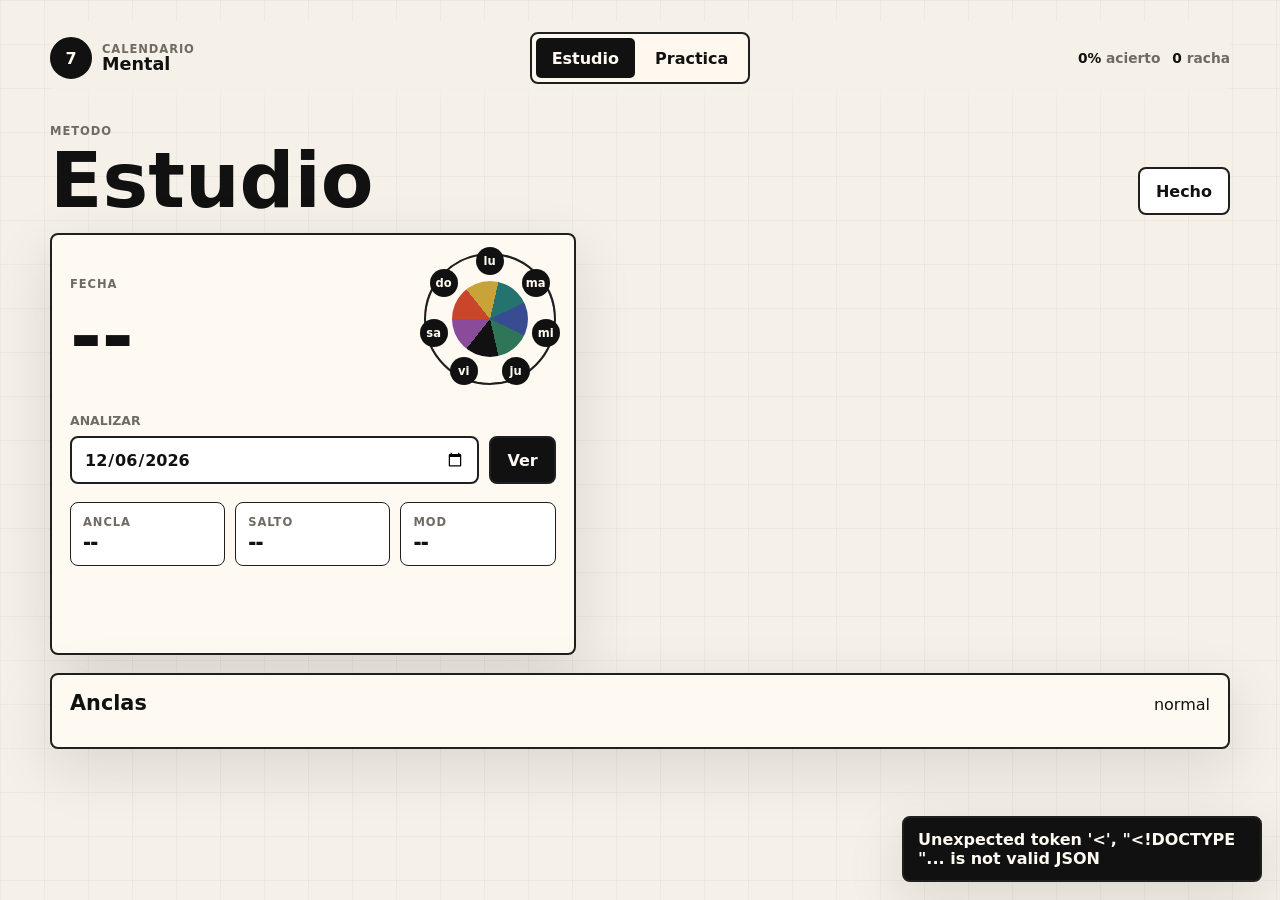
==== frontend/index.html @ e4076762 "Initial calendar trainer" ====
<!doctype html>
<html lang="es">
  <head>
    <meta charset="utf-8" />
    <meta name="viewport" content="width=device-width, initial-scale=1" />
    <meta name="theme-color" content="#111111" />
    <title>Calendario Mental</title>
    <link rel="stylesheet" href="/styles.css" />
  </head>
  <body>
    <div class="app-shell">
      <header class="topbar">
        <a class="brand" href="/" aria-label="Calendario Mental">
          <span class="brand-mark">7</span>
          <span>
            <span class="brand-kicker">Calendario</span>
            <strong>Mental</strong>
          </span>
        </a>

        <nav class="tabs" aria-label="Secciones">
          <button class="tab is-active" data-tab="study" type="button">Estudio</button>
          <button class="tab" data-tab="practice" type="button">Practica</button>
        </nav>

        <div class="top-metrics" aria-label="Progreso">
          <span><b id="metric-accuracy">0%</b> acierto</span>
          <span><b id="metric-streak">0</b> racha</span>
        </div>
      </header>

      <main>
        <section class="view is-active" id="view-study" aria-labelledby="study-title">
          <div class="view-head">
            <div>
              <p class="eyebrow">Metodo</p>
              <h1 id="study-title">Estudio</h1>
            </div>
            <button class="ghost-button" id="study-done" type="button">Hecho</button>
          </div>

          <div class="study-layout">
            <section class="panel focus-panel" aria-label="Inspector">
              <div class="panel-row">
                <div>
                  <p class="eyebrow">Fecha</p>
                  <h2 id="analysis-weekday">--</h2>
                </div>
                <div class="weekday-orbit" id="weekday-orbit" aria-hidden="true">
                  <span>lu</span>
                  <span>ma</span>
                  <span>mi</span>
                  <span>ju</span>
                  <span>vi</span>
                  <span>sa</span>
                  <span>do</span>
                </div>
              </div>

              <label class="field-label" for="study-date">Analizar</label>
              <div class="input-line">
                <input id="study-date" type="date" />
                <button class="solid-button" id="analyze-date" type="button">Ver</button>
              </div>

              <dl class="analysis-grid">
                <div>
                  <dt>Ancla</dt>
                  <dd id="analysis-anchor">--</dd>
                </div>
                <div>
                  <dt>Salto</dt>
                  <dd id="analysis-delta">--</dd>
                </div>
                <div>
                  <dt>Mod</dt>
                  <dd id="analysis-mod">--</dd>
                </div>
              </dl>
            </section>

            <section class="lesson-stack" id="lesson-cards" aria-label="Leccion"></section>

            <section class="panel anchor-panel" aria-label="Anclas">
              <div class="section-line">
                <h2>Anclas</h2>
                <span id="anchor-mode">normal</span>
              </div>
              <div class="anchor-grid" id="anchor-grid"></div>
            </section>
          </div>
        </section>

        <section class="view" id="view-practice" aria-labelledby="practice-title">
          <div class="view-head">
            <div>
              <p class="eyebrow">Reto</p>
              <h1 id="practice-title">Practica</h1>
            </div>
            <div class="segmented" role="group" aria-label="Nivel">
              <button class="is-active" data-level="base" type="button">Base</button>
              <button data-level="medio" type="button">Medio</button>
              <button data-level="duro" type="button">Duro</button>
            </div>
          </div>

          <div class="practice-layout">
            <section class="panel challenge-panel" aria-live="polite">
              <div class="challenge-top">
                <span class="badge" id="challenge-level">Base</span>
                <span id="challenge-timer">0.0s</span>
              </div>
              <p class="eyebrow">Dia</p>
              <h2 id="challenge-date">--</h2>
              <div class="answer-grid" id="answer-grid"></div>
              <div class="action-row">
                <button class="ghost-button" id="skip-challenge" type="button">Saltar</button>
                <button class="solid-button" id="next-challenge" type="button">Nuevo</button>
              </div>
            </section>

            <section class="panel result-panel" id="result-panel">
              <div class="section-line">
                <h2>Resultado</h2>
                <span id="result-state">listo</span>
              </div>
              <p class="result-word" id="result-word">--</p>
              <ol class="step-list" id="result-steps"></ol>
            </section>

            <section class="panel stats-panel">
              <div class="section-line">
                <h2>Ritmo</h2>
                <span id="metric-total">0</span>
              </div>
              <dl class="stats-grid">
                <div>
                  <dt>Aciertos</dt>
                  <dd id="metric-correct">0</dd>
                </div>
                <div>
                  <dt>Mejor</dt>
                  <dd id="metric-best">--</dd>
                </div>
                <div>
                  <dt>Media</dt>
                  <dd id="metric-average">--</dd>
                </div>
                <div>
                  <dt>Estudio</dt>
                  <dd id="metric-study">0m</dd>
                </div>
              </dl>
              <div class="recent-list" id="recent-list" aria-label="Intentos recientes"></div>
            </section>
          </div>
        </section>
      </main>
    </div>

    <div class="toast" id="toast" role="status" aria-live="polite"></div>
    <script type="module" src="/app.js"></script>
  </body>
</html>
---- styles.css ----
:root {
  color-scheme: light;
  --ink: #111111;
  --muted: #6f6a62;
  --paper: #f6f1e8;
  --panel: #fffaf1;
  --line: #1f1f1f;
  --red: #c9462c;
  --teal: #24736f;
  --gold: #c8a33a;
  --blue: #384d91;
  --green: #2f7659;
  --shadow: 0 18px 60px rgba(17, 17, 17, 0.12);
  --radius: 8px;
}

* {
  box-sizing: border-box;
}

html {
  min-height: 100%;
  background: var(--paper);
}

body {
  min-height: 100vh;
  margin: 0;
  color: var(--ink);
  font-family:
    Inter, ui-sans-serif, system-ui, -apple-system, BlinkMacSystemFont, "Segoe UI",
    sans-serif;
  letter-spacing: 0;
  background:
    linear-gradient(90deg, rgba(17, 17, 17, 0.035) 1px, transparent 1px),
    linear-gradient(rgba(17, 17, 17, 0.035) 1px, transparent 1px), var(--paper);
  background-size: 44px 44px;
}

button,
input {
  font: inherit;
}

button {
  touch-action: manipulation;
}

.app-shell {
  width: min(1180px, calc(100% - 32px));
  margin: 0 auto;
  padding: 22px 0 48px;
}

.topbar {
  position: sticky;
  top: 0;
  z-index: 5;
  display: grid;
  grid-template-columns: 1fr auto 1fr;
  align-items: center;
  gap: 18px;
  padding: 10px 0 18px;
  background: linear-gradient(180deg, var(--paper) 0%, rgba(246, 241, 232, 0.92) 80%, transparent 100%);
}

.brand {
  display: inline-flex;
  align-items: center;
  gap: 10px;
  color: inherit;
  text-decoration: none;
  min-width: 0;
}

.brand-mark {
  display: grid;
  width: 42px;
  height: 42px;
  place-items: center;
  color: #fffaf1;
  background: var(--ink);
  border: 2px solid var(--ink);
  border-radius: 50%;
  font-weight: 900;
}

.brand-kicker,
.eyebrow,
dt {
  display: block;
  color: var(--muted);
  font-size: 0.72rem;
  font-weight: 800;
  letter-spacing: 0.08em;
  text-transform: uppercase;
}

.brand strong {
  display: block;
  font-size: 1.1rem;
  line-height: 1;
}

.tabs,
.segmented {
  display: inline-grid;
  grid-auto-flow: column;
  gap: 4px;
  padding: 4px;
  border: 2px solid var(--line);
  border-radius: var(--radius);
  background: rgba(255, 250, 241, 0.88);
}

.tab,
.segmented button {
  min-height: 40px;
  padding: 0 16px;
  border: 0;
  border-radius: 5px;
  color: var(--ink);
  background: transparent;
  font-weight: 850;
  cursor: pointer;
}

.tab.is-active,
.segmented button.is-active {
  color: #fffaf1;
  background: var(--ink);
}

.top-metrics {
  justify-self: end;
  display: flex;
  gap: 12px;
  color: var(--muted);
  font-size: 0.86rem;
  font-weight: 800;
}

.top-metrics b {
  color: var(--ink);
}

main {
  position: relative;
}

.view {
  display: none;
}

.view.is-active {
  display: block;
}

.view-head {
  display: flex;
  align-items: end;
  justify-content: space-between;
  gap: 16px;
  margin: 22px 0 18px;
}

.view-head h1 {
  margin: 0;
  font-size: clamp(2.2rem, 6vw, 5.8rem);
  line-height: 0.9;
  letter-spacing: 0;
}

.view-head .eyebrow {
  margin: 0 0 8px;
}

.study-layout {
  display: grid;
  grid-template-columns: minmax(300px, 0.95fr) minmax(330px, 1.15fr);
  gap: 18px;
  align-items: start;
}

.practice-layout {
  display: grid;
  grid-template-columns: minmax(320px, 1.1fr) minmax(280px, 0.9fr);
  gap: 18px;
  align-items: start;
}

.panel,
.lesson-card {
  border: 2px solid var(--line);
  border-radius: var(--radius);
  background: var(--panel);
  box-shadow: var(--shadow);
}

.panel {
  padding: 18px;
}

.focus-panel,
.challenge-panel {
  min-height: 422px;
}

.lesson-stack {
  display: grid;
  gap: 12px;
}

.lesson-card {
  display: grid;
  gap: 14px;
  min-height: 132px;
  padding: 16px;
  background:
    linear-gradient(90deg, transparent 0 calc(100% - 8px), var(--accent, var(--ink)) calc(100% - 8px)),
    var(--panel);
}

.lesson-card h2,
.panel h2 {
  margin: 0;
  font-size: 1.3rem;
  line-height: 1.05;
  letter-spacing: 0;
}

.lesson-card p {
  max-width: 54ch;
  margin: 0;
  color: #312f2b;
  line-height: 1.45;
}

.chip-row {
  display: flex;
  flex-wrap: wrap;
  gap: 8px;
}

.chip {
  display: inline-flex;
  align-items: center;
  min-height: 28px;
  padding: 0 9px;
  border: 1px solid var(--line);
  border-radius: 999px;
  color: var(--ink);
  background: #fff;
  font-size: 0.8rem;
  font-weight: 850;
}

.panel-row,
.section-line,
.challenge-top,
.action-row {
  display: flex;
  align-items: center;
  justify-content: space-between;
  gap: 12px;
}

.panel-row {
  margin-bottom: 28px;
}

.focus-panel h2,
.challenge-panel h2 {
  margin: 4px 0 0;
  font-size: clamp(2.2rem, 8vw, 4.8rem);
  line-height: 0.92;
  letter-spacing: 0;
}

.weekday-orbit {
  position: relative;
  display: grid;
  width: 132px;
  height: 132px;
  place-items: center;
  border: 2px solid var(--line);
  border-radius: 50%;
  background:
    conic-gradient(
      from -90deg,
      var(--red) 0 14.28%,
      var(--gold) 14.28% 28.56%,
      var(--teal) 28.56% 42.84%,
      var(--blue) 42.84% 57.12%,
      var(--green) 57.12% 71.4%,
      #111 71.4% 85.68%,
      #8a4b9b 85.68% 100%
    );
  box-shadow: inset 0 0 0 26px var(--panel);
}

.weekday-orbit span {
  position: absolute;
  display: grid;
  width: 28px;
  height: 28px;
  place-items: center;
  border-radius: 50%;
  color: #fffaf1;
  background: var(--ink);
  font-size: 0.72rem;
  font-weight: 900;
}

.weekday-orbit span:nth-child(1) {
  transform: translate(0, -58px);
}

.weekday-orbit span:nth-child(2) {
  transform: translate(46px, -36px);
}

.weekday-orbit span:nth-child(3) {
  transform: translate(56px, 14px);
}

.weekday-orbit span:nth-child(4) {
  transform: translate(26px, 52px);
}

.weekday-orbit span:nth-child(5) {
  transform: translate(-26px, 52px);
}

.weekday-orbit span:nth-child(6) {
  transform: translate(-56px, 14px);
}

.weekday-orbit span:nth-child(7) {
  transform: translate(-46px, -36px);
}

.field-label {
  display: block;
  margin: 0 0 8px;
  color: var(--muted);
  font-size: 0.78rem;
  font-weight: 850;
  text-transform: uppercase;
}

.input-line {
  display: grid;
  grid-template-columns: 1fr auto;
  gap: 10px;
  margin-bottom: 18px;
}

input[type="date"] {
  min-width: 0;
  min-height: 48px;
  padding: 0 12px;
  border: 2px solid var(--line);
  border-radius: var(--radius);
  color: var(--ink);
  background: #fff;
  font-weight: 800;
}

.solid-button,
.ghost-button {
  min-height: 48px;
  padding: 0 16px;
  border: 2px solid var(--line);
  border-radius: var(--radius);
  font-weight: 900;
  cursor: pointer;
}

.solid-button {
  color: #fffaf1;
  background: var(--ink);
}

.ghost-button {
  color: var(--ink);
  background: #fff;
}

.analysis-grid,
.stats-grid {
  display: grid;
  grid-template-columns: repeat(3, 1fr);
  gap: 10px;
  margin: 0;
}

.analysis-grid div,
.stats-grid div {
  min-width: 0;
  padding: 12px;
  border: 1px solid var(--line);
  border-radius: var(--radius);
  background: #fff;
}

dd {
  margin: 4px 0 0;
  font-size: 1.1rem;
  font-weight: 950;
  overflow-wrap: anywhere;
}

.anchor-panel {
  grid-column: 1 / -1;
}

.anchor-grid {
  display: grid;
  grid-template-columns: repeat(12, minmax(0, 1fr));
  gap: 8px;
  margin-top: 14px;
}

.anchor-cell {
  display: grid;
  gap: 5px;
  min-height: 74px;
  padding: 10px 8px;
  border: 1px solid var(--line);
  border-radius: var(--radius);
  background: #fff;
}

.anchor-cell b {
  font-size: 1.28rem;
  line-height: 1;
}

.anchor-cell span {
  color: var(--muted);
  font-size: 0.74rem;
  font-weight: 850;
  text-transform: uppercase;
}

.challenge-panel {
  display: grid;
  align-content: start;
  gap: 18px;
}

.challenge-top {
  color: var(--muted);
  font-weight: 900;
}

.badge {
  display: inline-flex;
  align-items: center;
  min-height: 30px;
  padding: 0 10px;
  border: 2px solid var(--line);
  border-radius: 999px;
  color: #fffaf1;
  background: var(--red);
  text-transform: capitalize;
}

.answer-grid {
  display: grid;
  grid-template-columns: repeat(2, minmax(0, 1fr));
  gap: 10px;
}

.answer-grid button {
  min-height: 58px;
  padding: 0 12px;
  border: 2px solid var(--line);
  border-radius: var(--radius);
  color: var(--ink);
  background: #fff;
  font-weight: 950;
  cursor: pointer;
}

.answer-grid button:hover,
.ghost-button:hover,
.solid-button:hover,
.tab:hover,
.segmented button:hover {
  transform: translateY(-1px);
}

.answer-grid button.is-correct {
  color: #fffaf1;
  background: var(--green);
}

.answer-grid button.is-wrong {
  color: #fffaf1;
  background: var(--red);
}

.answer-grid button:disabled {
  cursor: default;
  transform: none;
}

.result-panel {
  min-height: 290px;
}

.result-word {
  margin: 22px 0 10px;
  font-size: clamp(2rem, 8vw, 4.4rem);
  font-weight: 950;
  line-height: 0.92;
}

.step-list {
  display: grid;
  gap: 8px;
  margin: 18px 0 0;
  padding-left: 20px;
  color: #312f2b;
}

.step-list li {
  padding-left: 4px;
  line-height: 1.35;
}

.stats-panel {
  grid-column: 2;
}

.stats-grid {
  grid-template-columns: repeat(2, 1fr);
  margin-top: 14px;
}

.recent-list {
  display: grid;
  gap: 8px;
  margin-top: 14px;
}

.recent-item {
  display: grid;
  grid-template-columns: 1fr auto;
  gap: 8px;
  align-items: center;
  padding: 10px;
  border: 1px solid var(--line);
  border-radius: var(--radius);
  background: #fff;
  font-size: 0.86rem;
}

.recent-item b {
  overflow-wrap: anywhere;
}

.recent-item span {
  color: #fffaf1;
  padding: 4px 8px;
  border-radius: 999px;
  background: var(--red);
  font-weight: 950;
}

.recent-item span.ok {
  background: var(--green);
}

.toast {
  position: fixed;
  right: 18px;
  bottom: 18px;
  z-index: 10;
  max-width: min(360px, calc(100% - 36px));
  padding: 12px 14px;
  border: 2px solid var(--line);
  border-radius: var(--radius);
  color: #fffaf1;
  background: var(--ink);
  box-shadow: var(--shadow);
  font-weight: 850;
  opacity: 0;
  pointer-events: none;
  transform: translateY(8px);
  transition: opacity 160ms ease, transform 160ms ease;
}

.toast.is-visible {
  opacity: 1;
  transform: translateY(0);
}

@media (max-width: 920px) {
  .topbar {
    grid-template-columns: 1fr auto;
  }

  .tabs {
    order: 3;
    grid-column: 1 / -1;
    justify-self: stretch;
  }

  .tab {
    width: 100%;
  }

  .top-metrics {
    align-self: center;
  }

  .study-layout,
  .practice-layout {
    grid-template-columns: 1fr;
  }

  .stats-panel {
    grid-column: auto;
  }

  .anchor-grid {
    grid-template-columns: repeat(6, minmax(0, 1fr));
  }
}

@media (max-width: 620px) {
  .app-shell {
    width: min(100% - 20px, 520px);
    padding-bottom: 24px;
  }

  .topbar {
    gap: 10px;
    padding-top: 8px;
  }

  .brand-mark {
    width: 38px;
    height: 38px;
  }

  .brand-kicker {
    display: none;
  }

  .top-metrics {
    gap: 8px;
    font-size: 0.78rem;
  }

  .view-head {
    align-items: start;
    flex-direction: column;
  }

  .view-head h1 {
    font-size: clamp(3rem, 18vw, 4.8rem);
  }

  .segmented {
    width: 100%;
  }

  .segmented button {
    width: 100%;
    padding: 0 10px;
  }

  .panel {
    padding: 14px;
  }

  .panel-row {
    align-items: start;
  }

  .weekday-orbit {
    width: 106px;
    height: 106px;
    box-shadow: inset 0 0 0 20px var(--panel);
  }

  .weekday-orbit span {
    width: 24px;
    height: 24px;
    font-size: 0.64rem;
  }

  .weekday-orbit span:nth-child(1) {
    transform: translate(0, -46px);
  }

  .weekday-orbit span:nth-child(2) {
    transform: translate(36px, -29px);
  }

  .weekday-orbit span:nth-child(3) {
    transform: translate(44px, 12px);
  }

  .weekday-orbit span:nth-child(4) {
    transform: translate(20px, 42px);
  }

  .weekday-orbit span:nth-child(5) {
    transform: translate(-20px, 42px);
  }

  .weekday-orbit span:nth-child(6) {
    transform: translate(-44px, 12px);
  }

  .weekday-orbit span:nth-child(7) {
    transform: translate(-36px, -29px);
  }

  .input-line {
    grid-template-columns: 1fr;
  }

  .analysis-grid {
    grid-template-columns: 1fr;
  }

  .anchor-grid {
    grid-template-columns: repeat(3, minmax(0, 1fr));
  }

  .answer-grid {
    grid-template-columns: 1fr;
  }

  .action-row {
    display: grid;
    grid-template-columns: 1fr 1fr;
  }
}
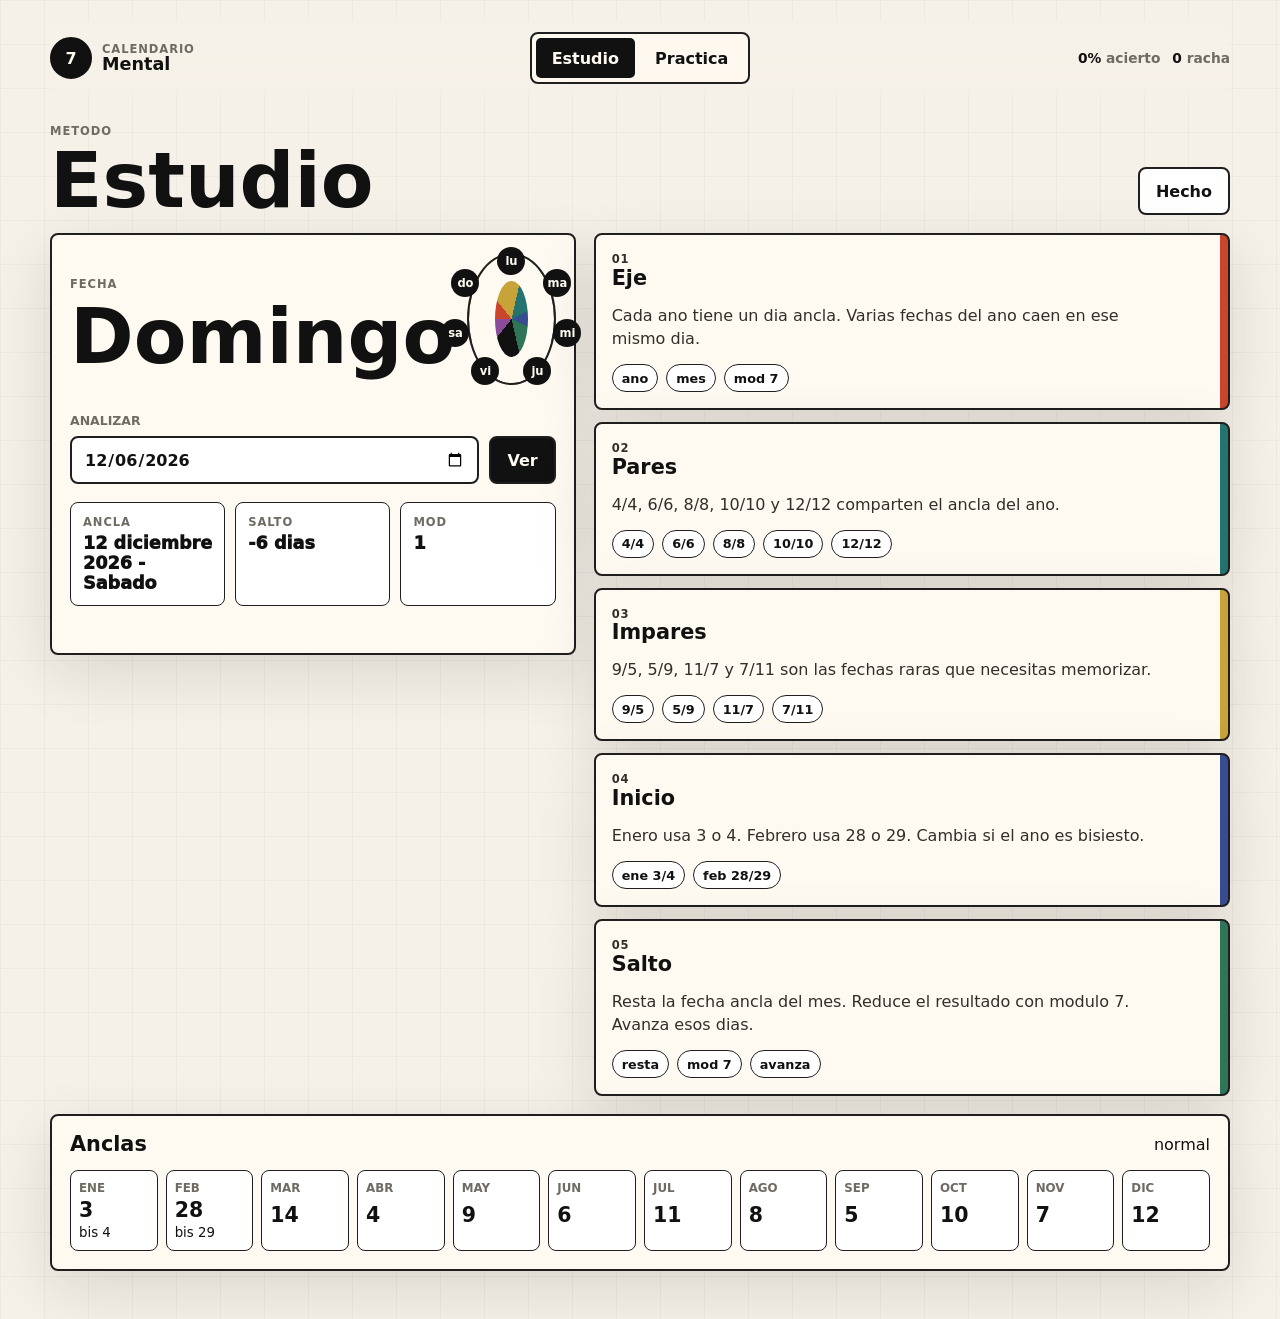
==== commit ac080450: "Add GitHub Pages static mode" ====
--- a/frontend/index.html
+++ b/frontend/index.html
@@ -5,12 +5,13 @@
     <meta name="viewport" content="width=device-width, initial-scale=1" />
     <meta name="theme-color" content="#111111" />
     <title>Calendario Mental</title>
-    <link rel="stylesheet" href="/styles.css" />
+    <link rel="icon" href="data:," />
+    <link rel="stylesheet" href="./styles.css" />
   </head>
   <body>
     <div class="app-shell">
       <header class="topbar">
-        <a class="brand" href="/" aria-label="Calendario Mental">
+        <a class="brand" href="./" aria-label="Calendario Mental">
           <span class="brand-mark">7</span>
           <span>
             <span class="brand-kicker">Calendario</span>
@@ -159,6 +160,6 @@
     </div>
 
     <div class="toast" id="toast" role="status" aria-live="polite"></div>
-    <script type="module" src="/app.js"></script>
+    <script type="module" src="./app.js"></script>
   </body>
 </html>
--- a/frontend/styles.css
+++ b/frontend/styles.css
@@ -0,0 +1,745 @@
+:root {
+  color-scheme: light;
+  --ink: #111111;
+  --muted: #6f6a62;
+  --paper: #f6f1e8;
+  --panel: #fffaf1;
+  --line: #1f1f1f;
+  --red: #c9462c;
+  --teal: #24736f;
+  --gold: #c8a33a;
+  --blue: #384d91;
+  --green: #2f7659;
+  --shadow: 0 18px 60px rgba(17, 17, 17, 0.12);
+  --radius: 8px;
+}
+
+* {
+  box-sizing: border-box;
+}
+
+html {
+  min-height: 100%;
+  background: var(--paper);
+}
+
+body {
+  min-height: 100vh;
+  margin: 0;
+  color: var(--ink);
+  font-family:
+    Inter, ui-sans-serif, system-ui, -apple-system, BlinkMacSystemFont, "Segoe UI",
+    sans-serif;
+  letter-spacing: 0;
+  background:
+    linear-gradient(90deg, rgba(17, 17, 17, 0.035) 1px, transparent 1px),
+    linear-gradient(rgba(17, 17, 17, 0.035) 1px, transparent 1px), var(--paper);
+  background-size: 44px 44px;
+}
+
+button,
+input {
+  font: inherit;
+}
+
+button {
+  touch-action: manipulation;
+}
+
+.app-shell {
+  width: min(1180px, calc(100% - 32px));
+  margin: 0 auto;
+  padding: 22px 0 48px;
+}
+
+.topbar {
+  position: sticky;
+  top: 0;
+  z-index: 5;
+  display: grid;
+  grid-template-columns: 1fr auto 1fr;
+  align-items: center;
+  gap: 18px;
+  padding: 10px 0 18px;
+  background: linear-gradient(180deg, var(--paper) 0%, rgba(246, 241, 232, 0.92) 80%, transparent 100%);
+}
+
+.brand {
+  display: inline-flex;
+  align-items: center;
+  gap: 10px;
+  color: inherit;
+  text-decoration: none;
+  min-width: 0;
+}
+
+.brand-mark {
+  display: grid;
+  width: 42px;
+  height: 42px;
+  place-items: center;
+  color: #fffaf1;
+  background: var(--ink);
+  border: 2px solid var(--ink);
+  border-radius: 50%;
+  font-weight: 900;
+}
+
+.brand-kicker,
+.eyebrow,
+dt {
+  display: block;
+  color: var(--muted);
+  font-size: 0.72rem;
+  font-weight: 800;
+  letter-spacing: 0.08em;
+  text-transform: uppercase;
+}
+
+.brand strong {
+  display: block;
+  font-size: 1.1rem;
+  line-height: 1;
+}
+
+.tabs,
+.segmented {
+  display: inline-grid;
+  grid-auto-flow: column;
+  gap: 4px;
+  padding: 4px;
+  border: 2px solid var(--line);
+  border-radius: var(--radius);
+  background: rgba(255, 250, 241, 0.88);
+}
+
+.tab,
+.segmented button {
+  min-height: 40px;
+  padding: 0 16px;
+  border: 0;
+  border-radius: 5px;
+  color: var(--ink);
+  background: transparent;
+  font-weight: 850;
+  cursor: pointer;
+}
+
+.tab.is-active,
+.segmented button.is-active {
+  color: #fffaf1;
+  background: var(--ink);
+}
+
+.top-metrics {
+  justify-self: end;
+  display: flex;
+  gap: 12px;
+  color: var(--muted);
+  font-size: 0.86rem;
+  font-weight: 800;
+}
+
+.top-metrics b {
+  color: var(--ink);
+}
+
+main {
+  position: relative;
+}
+
+.view {
+  display: none;
+}
+
+.view.is-active {
+  display: block;
+}
+
+.view-head {
+  display: flex;
+  align-items: end;
+  justify-content: space-between;
+  gap: 16px;
+  margin: 22px 0 18px;
+}
+
+.view-head h1 {
+  margin: 0;
+  font-size: clamp(2.2rem, 6vw, 5.8rem);
+  line-height: 0.9;
+  letter-spacing: 0;
+}
+
+.view-head .eyebrow {
+  margin: 0 0 8px;
+}
+
+.study-layout {
+  display: grid;
+  grid-template-columns: minmax(300px, 0.95fr) minmax(330px, 1.15fr);
+  gap: 18px;
+  align-items: start;
+}
+
+.practice-layout {
+  display: grid;
+  grid-template-columns: minmax(320px, 1.1fr) minmax(280px, 0.9fr);
+  gap: 18px;
+  align-items: start;
+}
+
+.panel,
+.lesson-card {
+  border: 2px solid var(--line);
+  border-radius: var(--radius);
+  background: var(--panel);
+  box-shadow: var(--shadow);
+}
+
+.panel {
+  padding: 18px;
+}
+
+.focus-panel,
+.challenge-panel {
+  min-height: 422px;
+}
+
+.lesson-stack {
+  display: grid;
+  gap: 12px;
+}
+
+.lesson-card {
+  display: grid;
+  gap: 14px;
+  min-height: 132px;
+  padding: 16px;
+  background:
+    linear-gradient(90deg, transparent 0 calc(100% - 8px), var(--accent, var(--ink)) calc(100% - 8px)),
+    var(--panel);
+}
+
+.lesson-card h2,
+.panel h2 {
+  margin: 0;
+  font-size: 1.3rem;
+  line-height: 1.05;
+  letter-spacing: 0;
+}
+
+.lesson-card p {
+  max-width: 54ch;
+  margin: 0;
+  color: #312f2b;
+  line-height: 1.45;
+}
+
+.chip-row {
+  display: flex;
+  flex-wrap: wrap;
+  gap: 8px;
+}
+
+.chip {
+  display: inline-flex;
+  align-items: center;
+  min-height: 28px;
+  padding: 0 9px;
+  border: 1px solid var(--line);
+  border-radius: 999px;
+  color: var(--ink);
+  background: #fff;
+  font-size: 0.8rem;
+  font-weight: 850;
+}
+
+.panel-row,
+.section-line,
+.challenge-top,
+.action-row {
+  display: flex;
+  align-items: center;
+  justify-content: space-between;
+  gap: 12px;
+}
+
+.panel-row {
+  margin-bottom: 28px;
+}
+
+.focus-panel h2,
+.challenge-panel h2 {
+  margin: 4px 0 0;
+  font-size: clamp(2.2rem, 8vw, 4.8rem);
+  line-height: 0.92;
+  letter-spacing: 0;
+}
+
+.weekday-orbit {
+  position: relative;
+  display: grid;
+  width: 132px;
+  height: 132px;
+  place-items: center;
+  border: 2px solid var(--line);
+  border-radius: 50%;
+  background:
+    conic-gradient(
+      from -90deg,
+      var(--red) 0 14.28%,
+      var(--gold) 14.28% 28.56%,
+      var(--teal) 28.56% 42.84%,
+      var(--blue) 42.84% 57.12%,
+      var(--green) 57.12% 71.4%,
+      #111 71.4% 85.68%,
+      #8a4b9b 85.68% 100%
+    );
+  box-shadow: inset 0 0 0 26px var(--panel);
+}
+
+.weekday-orbit span {
+  position: absolute;
+  display: grid;
+  width: 28px;
+  height: 28px;
+  place-items: center;
+  border-radius: 50%;
+  color: #fffaf1;
+  background: var(--ink);
+  font-size: 0.72rem;
+  font-weight: 900;
+}
+
+.weekday-orbit span:nth-child(1) {
+  transform: translate(0, -58px);
+}
+
+.weekday-orbit span:nth-child(2) {
+  transform: translate(46px, -36px);
+}
+
+.weekday-orbit span:nth-child(3) {
+  transform: translate(56px, 14px);
+}
+
+.weekday-orbit span:nth-child(4) {
+  transform: translate(26px, 52px);
+}
+
+.weekday-orbit span:nth-child(5) {
+  transform: translate(-26px, 52px);
+}
+
+.weekday-orbit span:nth-child(6) {
+  transform: translate(-56px, 14px);
+}
+
+.weekday-orbit span:nth-child(7) {
+  transform: translate(-46px, -36px);
+}
+
+.field-label {
+  display: block;
+  margin: 0 0 8px;
+  color: var(--muted);
+  font-size: 0.78rem;
+  font-weight: 850;
+  text-transform: uppercase;
+}
+
+.input-line {
+  display: grid;
+  grid-template-columns: 1fr auto;
+  gap: 10px;
+  margin-bottom: 18px;
+}
+
+input[type="date"] {
+  min-width: 0;
+  min-height: 48px;
+  padding: 0 12px;
+  border: 2px solid var(--line);
+  border-radius: var(--radius);
+  color: var(--ink);
+  background: #fff;
+  font-weight: 800;
+}
+
+.solid-button,
+.ghost-button {
+  min-height: 48px;
+  padding: 0 16px;
+  border: 2px solid var(--line);
+  border-radius: var(--radius);
+  font-weight: 900;
+  cursor: pointer;
+}
+
+.solid-button {
+  color: #fffaf1;
+  background: var(--ink);
+}
+
+.ghost-button {
+  color: var(--ink);
+  background: #fff;
+}
+
+.analysis-grid,
+.stats-grid {
+  display: grid;
+  grid-template-columns: repeat(3, 1fr);
+  gap: 10px;
+  margin: 0;
+}
+
+.analysis-grid div,
+.stats-grid div {
+  min-width: 0;
+  padding: 12px;
+  border: 1px solid var(--line);
+  border-radius: var(--radius);
+  background: #fff;
+}
+
+dd {
+  margin: 4px 0 0;
+  font-size: 1.1rem;
+  font-weight: 950;
+  overflow-wrap: anywhere;
+}
+
+.anchor-panel {
+  grid-column: 1 / -1;
+}
+
+.anchor-grid {
+  display: grid;
+  grid-template-columns: repeat(12, minmax(0, 1fr));
+  gap: 8px;
+  margin-top: 14px;
+}
+
+.anchor-cell {
+  display: grid;
+  gap: 5px;
+  min-height: 74px;
+  padding: 10px 8px;
+  border: 1px solid var(--line);
+  border-radius: var(--radius);
+  background: #fff;
+}
+
+.anchor-cell b {
+  font-size: 1.28rem;
+  line-height: 1;
+}
+
+.anchor-cell span {
+  color: var(--muted);
+  font-size: 0.74rem;
+  font-weight: 850;
+  text-transform: uppercase;
+}
+
+.challenge-panel {
+  display: grid;
+  align-content: start;
+  gap: 18px;
+}
+
+.challenge-top {
+  color: var(--muted);
+  font-weight: 900;
+}
+
+.badge {
+  display: inline-flex;
+  align-items: center;
+  min-height: 30px;
+  padding: 0 10px;
+  border: 2px solid var(--line);
+  border-radius: 999px;
+  color: #fffaf1;
+  background: var(--red);
+  text-transform: capitalize;
+}
+
+.answer-grid {
+  display: grid;
+  grid-template-columns: repeat(2, minmax(0, 1fr));
+  gap: 10px;
+}
+
+.answer-grid button {
+  min-height: 58px;
+  padding: 0 12px;
+  border: 2px solid var(--line);
+  border-radius: var(--radius);
+  color: var(--ink);
+  background: #fff;
+  font-weight: 950;
+  cursor: pointer;
+}
+
+.answer-grid button:hover,
+.ghost-button:hover,
+.solid-button:hover,
+.tab:hover,
+.segmented button:hover {
+  transform: translateY(-1px);
+}
+
+.answer-grid button.is-correct {
+  color: #fffaf1;
+  background: var(--green);
+}
+
+.answer-grid button.is-wrong {
+  color: #fffaf1;
+  background: var(--red);
+}
+
+.answer-grid button:disabled {
+  cursor: default;
+  transform: none;
+}
+
+.result-panel {
+  min-height: 290px;
+}
+
+.result-word {
+  margin: 22px 0 10px;
+  font-size: clamp(2rem, 8vw, 4.4rem);
+  font-weight: 950;
+  line-height: 0.92;
+}
+
+.step-list {
+  display: grid;
+  gap: 8px;
+  margin: 18px 0 0;
+  padding-left: 20px;
+  color: #312f2b;
+}
+
+.step-list li {
+  padding-left: 4px;
+  line-height: 1.35;
+}
+
+.stats-panel {
+  grid-column: 2;
+}
+
+.stats-grid {
+  grid-template-columns: repeat(2, 1fr);
+  margin-top: 14px;
+}
+
+.recent-list {
+  display: grid;
+  gap: 8px;
+  margin-top: 14px;
+}
+
+.recent-item {
+  display: grid;
+  grid-template-columns: 1fr auto;
+  gap: 8px;
+  align-items: center;
+  padding: 10px;
+  border: 1px solid var(--line);
+  border-radius: var(--radius);
+  background: #fff;
+  font-size: 0.86rem;
+}
+
+.recent-item b {
+  overflow-wrap: anywhere;
+}
+
+.recent-item span {
+  color: #fffaf1;
+  padding: 4px 8px;
+  border-radius: 999px;
+  background: var(--red);
+  font-weight: 950;
+}
+
+.recent-item span.ok {
+  background: var(--green);
+}
+
+.toast {
+  position: fixed;
+  right: 18px;
+  bottom: 18px;
+  z-index: 10;
+  max-width: min(360px, calc(100% - 36px));
+  padding: 12px 14px;
+  border: 2px solid var(--line);
+  border-radius: var(--radius);
+  color: #fffaf1;
+  background: var(--ink);
+  box-shadow: var(--shadow);
+  font-weight: 850;
+  opacity: 0;
+  pointer-events: none;
+  transform: translateY(8px);
+  transition: opacity 160ms ease, transform 160ms ease;
+}
+
+.toast.is-visible {
+  opacity: 1;
+  transform: translateY(0);
+}
+
+@media (max-width: 920px) {
+  .topbar {
+    grid-template-columns: 1fr auto;
+  }
+
+  .tabs {
+    order: 3;
+    grid-column: 1 / -1;
+    justify-self: stretch;
+  }
+
+  .tab {
+    width: 100%;
+  }
+
+  .top-metrics {
+    align-self: center;
+  }
+
+  .study-layout,
+  .practice-layout {
+    grid-template-columns: 1fr;
+  }
+
+  .stats-panel {
+    grid-column: auto;
+  }
+
+  .anchor-grid {
+    grid-template-columns: repeat(6, minmax(0, 1fr));
+  }
+}
+
+@media (max-width: 620px) {
+  .app-shell {
+    width: min(100% - 20px, 520px);
+    padding-bottom: 24px;
+  }
+
+  .topbar {
+    gap: 10px;
+    padding-top: 8px;
+  }
+
+  .brand-mark {
+    width: 38px;
+    height: 38px;
+  }
+
+  .brand-kicker {
+    display: none;
+  }
+
+  .top-metrics {
+    gap: 8px;
+    font-size: 0.78rem;
+  }
+
+  .view-head {
+    align-items: start;
+    flex-direction: column;
+  }
+
+  .view-head h1 {
+    font-size: clamp(3rem, 18vw, 4.8rem);
+  }
+
+  .segmented {
+    width: 100%;
+  }
+
+  .segmented button {
+    width: 100%;
+    padding: 0 10px;
+  }
+
+  .panel {
+    padding: 14px;
+  }
+
+  .panel-row {
+    align-items: start;
+  }
+
+  .weekday-orbit {
+    width: 106px;
+    height: 106px;
+    box-shadow: inset 0 0 0 20px var(--panel);
+  }
+
+  .weekday-orbit span {
+    width: 24px;
+    height: 24px;
+    font-size: 0.64rem;
+  }
+
+  .weekday-orbit span:nth-child(1) {
+    transform: translate(0, -46px);
+  }
+
+  .weekday-orbit span:nth-child(2) {
+    transform: translate(36px, -29px);
+  }
+
+  .weekday-orbit span:nth-child(3) {
+    transform: translate(44px, 12px);
+  }
+
+  .weekday-orbit span:nth-child(4) {
+    transform: translate(20px, 42px);
+  }
+
+  .weekday-orbit span:nth-child(5) {
+    transform: translate(-20px, 42px);
+  }
+
+  .weekday-orbit span:nth-child(6) {
+    transform: translate(-44px, 12px);
+  }
+
+  .weekday-orbit span:nth-child(7) {
+    transform: translate(-36px, -29px);
+  }
+
+  .input-line {
+    grid-template-columns: 1fr;
+  }
+
+  .analysis-grid {
+    grid-template-columns: 1fr;
+  }
+
+  .anchor-grid {
+    grid-template-columns: repeat(3, minmax(0, 1fr));
+  }
+
+  .answer-grid {
+    grid-template-columns: 1fr;
+  }
+
+  .action-row {
+    display: grid;
+    grid-template-columns: 1fr 1fr;
+  }
+}
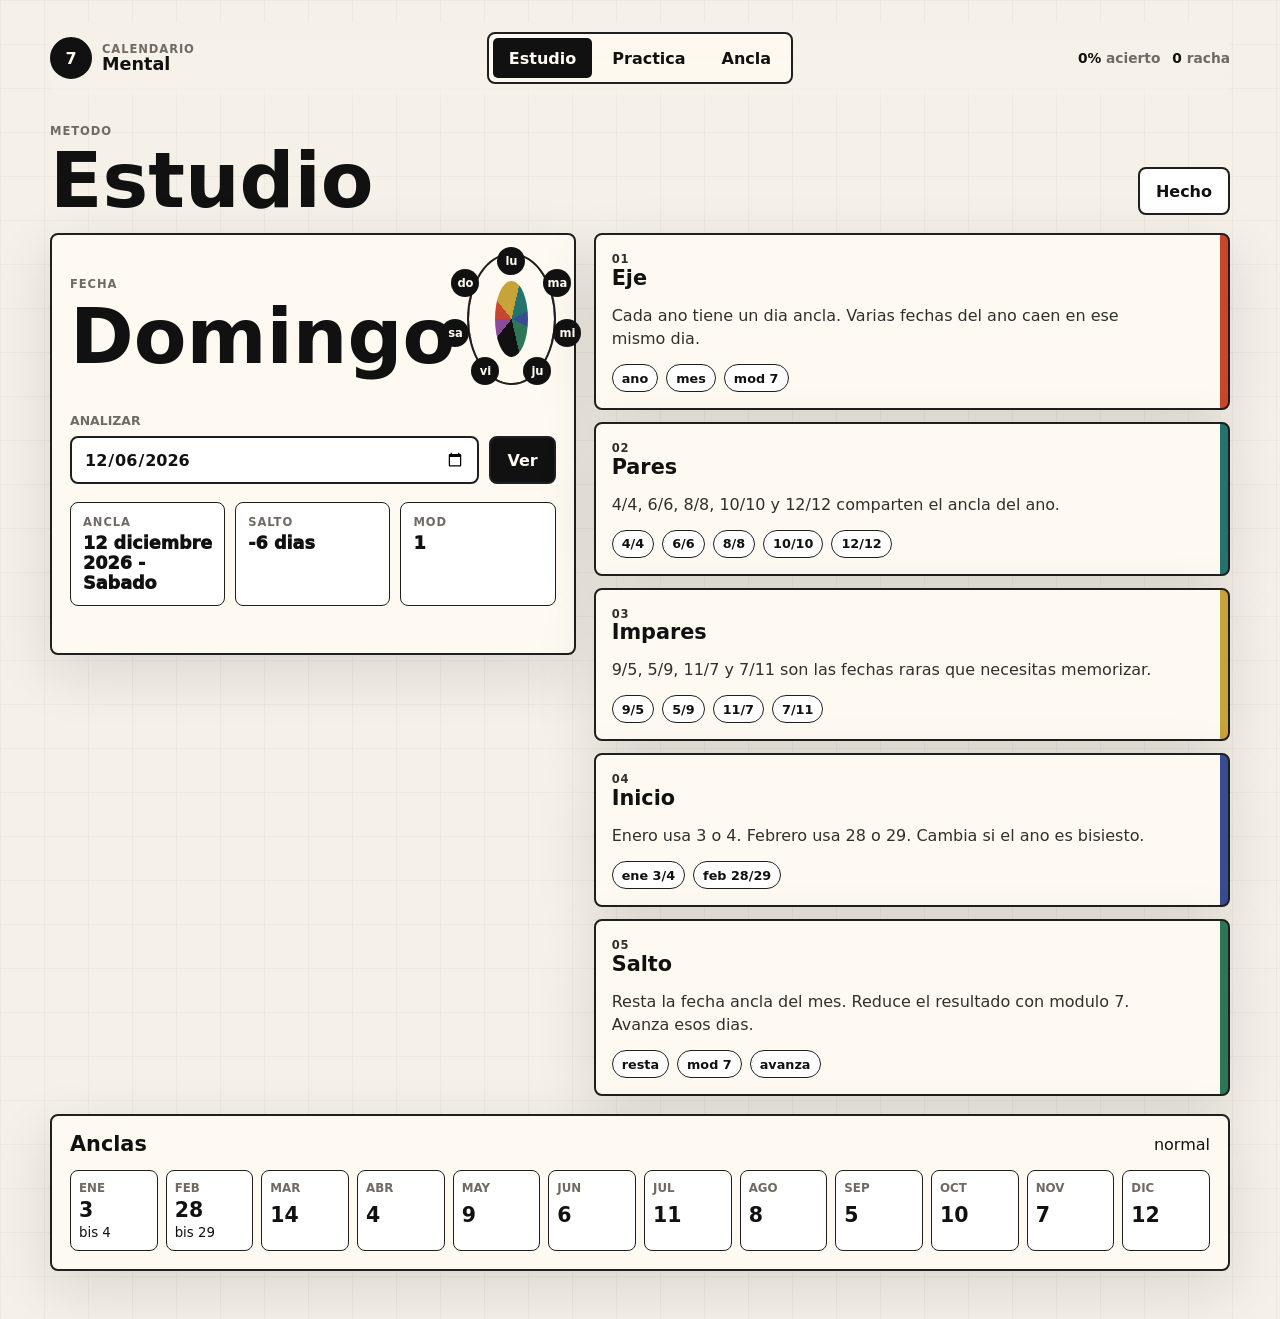
==== commit 6300d27b: "Add year anchor practice" ====
--- a/frontend/index.html
+++ b/frontend/index.html
@@ -22,6 +22,7 @@
         <nav class="tabs" aria-label="Secciones">
           <button class="tab is-active" data-tab="study" type="button">Estudio</button>
           <button class="tab" data-tab="practice" type="button">Practica</button>
+          <button class="tab" data-tab="years" type="button">Ancla</button>
         </nav>
 
         <div class="top-metrics" aria-label="Progreso">
@@ -98,7 +99,7 @@
               <p class="eyebrow">Reto</p>
               <h1 id="practice-title">Practica</h1>
             </div>
-            <div class="segmented" role="group" aria-label="Nivel">
+            <div class="segmented" id="date-levels" role="group" aria-label="Nivel">
               <button class="is-active" data-level="base" type="button">Base</button>
               <button data-level="medio" type="button">Medio</button>
               <button data-level="duro" type="button">Duro</button>
@@ -156,6 +157,70 @@
             </section>
           </div>
         </section>
+
+        <section class="view" id="view-years" aria-labelledby="years-title">
+          <div class="view-head">
+            <div>
+              <p class="eyebrow">Ano</p>
+              <h1 id="years-title">Ancla</h1>
+            </div>
+            <div class="segmented" id="year-levels" role="group" aria-label="Nivel de anos">
+              <button class="is-active" data-year-level="base" type="button">Base</button>
+              <button data-year-level="medio" type="button">Medio</button>
+              <button data-year-level="duro" type="button">Duro</button>
+            </div>
+          </div>
+
+          <div class="practice-layout">
+            <section class="panel challenge-panel" aria-live="polite">
+              <div class="challenge-top">
+                <span class="badge" id="year-level">Base</span>
+                <span id="year-timer">0.0s</span>
+              </div>
+              <p class="eyebrow">Ano</p>
+              <h2 id="year-value">--</h2>
+              <div class="answer-grid weekday-grid" id="year-answer-grid"></div>
+              <div class="action-row">
+                <button class="ghost-button" id="skip-year" type="button">Saltar</button>
+                <button class="solid-button" id="next-year" type="button">Nuevo</button>
+              </div>
+            </section>
+
+            <section class="panel result-panel" id="year-result-panel">
+              <div class="section-line">
+                <h2>Resultado</h2>
+                <span id="year-result-state">listo</span>
+              </div>
+              <p class="result-word" id="year-result-word">--</p>
+              <ol class="step-list" id="year-result-steps"></ol>
+            </section>
+
+            <section class="panel stats-panel">
+              <div class="section-line">
+                <h2>Calculo</h2>
+                <span id="year-formula-mode">exacto</span>
+              </div>
+              <dl class="stats-grid">
+                <div>
+                  <dt>Siglo</dt>
+                  <dd id="year-century">--</dd>
+                </div>
+                <div>
+                  <dt>Final</dt>
+                  <dd id="year-tail">--</dd>
+                </div>
+                <div>
+                  <dt>Salto</dt>
+                  <dd id="year-jump">--</dd>
+                </div>
+                <div>
+                  <dt>Mod</dt>
+                  <dd id="year-mod">--</dd>
+                </div>
+              </dl>
+            </section>
+          </div>
+        </section>
       </main>
     </div>
 
--- a/frontend/styles.css
+++ b/frontend/styles.css
@@ -473,6 +473,10 @@
   gap: 10px;
 }
 
+.answer-grid.weekday-grid {
+  grid-template-columns: repeat(7, minmax(0, 1fr));
+}
+
 .answer-grid button {
   min-height: 58px;
   padding: 0 12px;
@@ -629,6 +633,10 @@
   .anchor-grid {
     grid-template-columns: repeat(6, minmax(0, 1fr));
   }
+
+  .answer-grid.weekday-grid {
+    grid-template-columns: repeat(4, minmax(0, 1fr));
+  }
 }
 
 @media (max-width: 620px) {
@@ -738,6 +746,10 @@
     grid-template-columns: 1fr;
   }
 
+  .answer-grid.weekday-grid {
+    grid-template-columns: repeat(2, minmax(0, 1fr));
+  }
+
   .action-row {
     display: grid;
     grid-template-columns: 1fr 1fr;
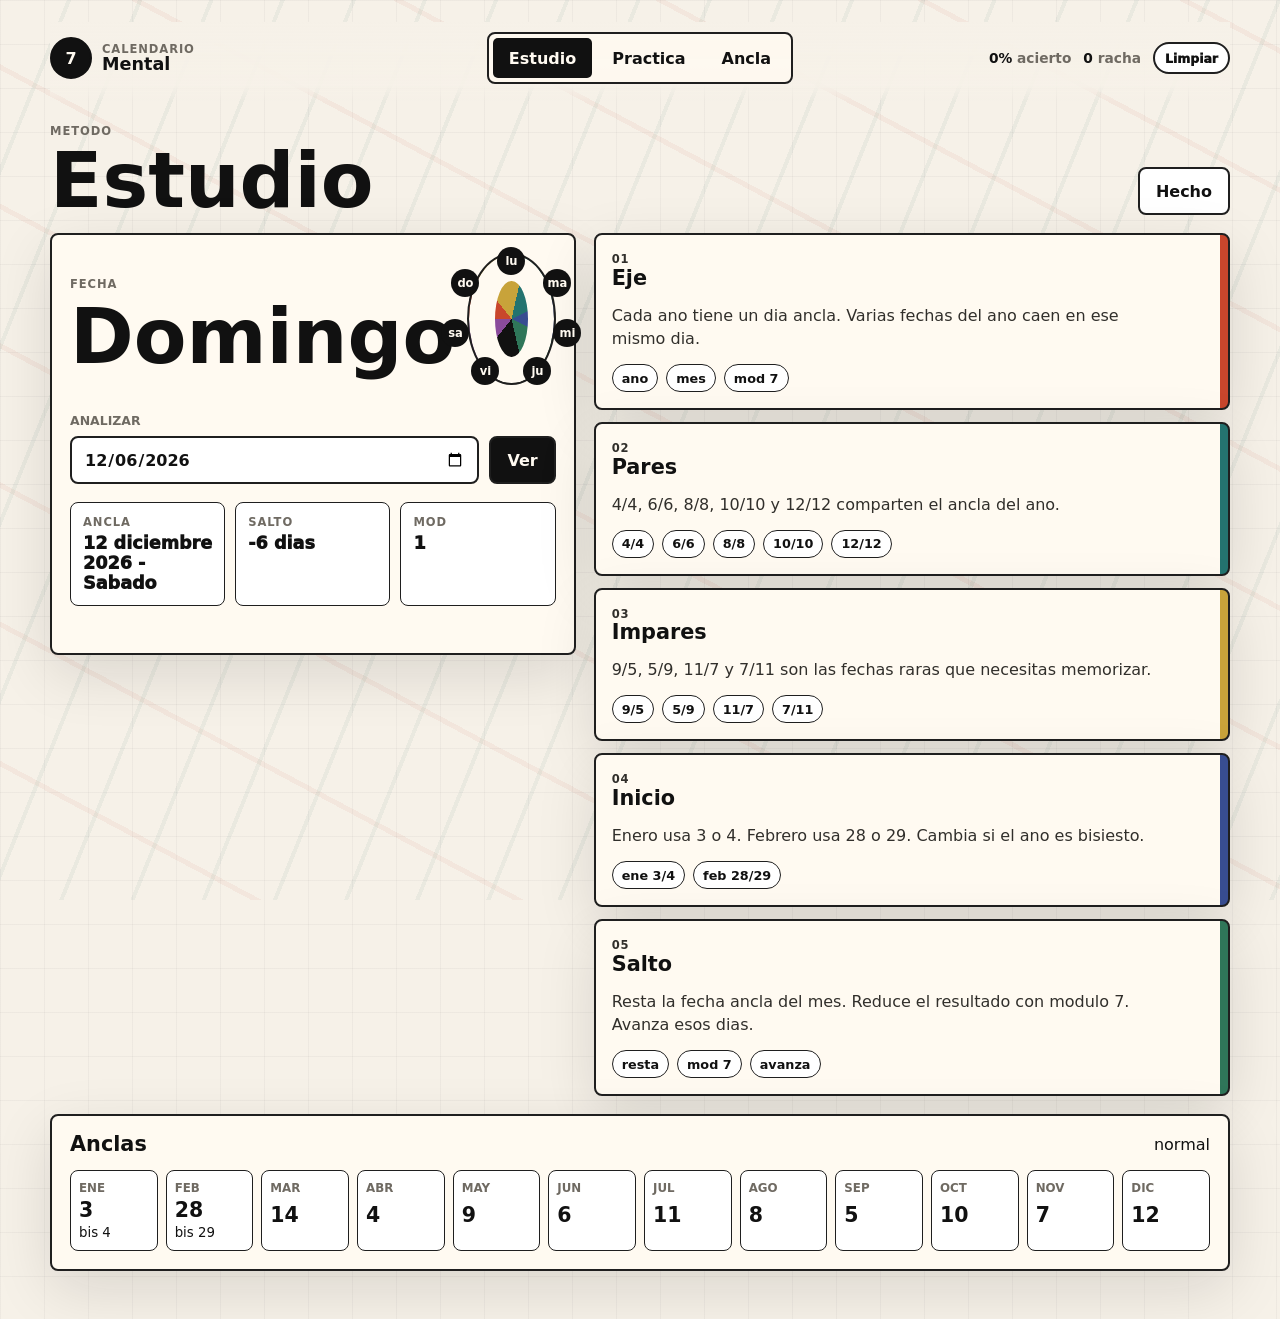
==== commit 93a00897: "Polish practice controls and progress reset" ====
--- a/frontend/index.html
+++ b/frontend/index.html
@@ -28,6 +28,7 @@
         <div class="top-metrics" aria-label="Progreso">
           <span><b id="metric-accuracy">0%</b> acierto</span>
           <span><b id="metric-streak">0</b> racha</span>
+          <button class="metric-reset" id="reset-progress" type="button">Limpiar</button>
         </div>
       </header>
 
@@ -206,22 +207,35 @@
                   <dd id="year-century">--</dd>
                 </div>
                 <div>
-                  <dt>Final</dt>
-                  <dd id="year-tail">--</dd>
-                </div>
-                <div>
-                  <dt>Salto</dt>
-                  <dd id="year-jump">--</dd>
-                </div>
-                <div>
-                  <dt>Mod</dt>
-                  <dd id="year-mod">--</dd>
+                  <dt>Entre 4</dt>
+                  <dd id="year-quarter">--</dd>
+                </div>
+                <div>
+                  <dt>Entre 7</dt>
+                  <dd id="year-week">--</dd>
+                </div>
+                <div>
+                  <dt>Suma</dt>
+                  <dd id="year-sum">--</dd>
+                </div>
+                <div class="wide-stat">
+                  <dt>Mental</dt>
+                  <dd id="year-mental">--</dd>
+                </div>
+                <div>
+                  <dt>Tiempo</dt>
+                  <dd id="year-correct-time">--</dd>
                 </div>
               </dl>
             </section>
           </div>
         </section>
       </main>
+    </div>
+
+    <div class="practice-dock" id="practice-dock" aria-label="Controles fijos">
+      <button class="ghost-button" id="dock-skip" type="button">Saltar</button>
+      <button class="solid-button" id="dock-next" type="button">Nuevo</button>
     </div>
 
     <div class="toast" id="toast" role="status" aria-live="polite"></div>
--- a/frontend/styles.css
+++ b/frontend/styles.css
@@ -11,6 +11,7 @@
   --blue: #384d91;
   --green: #2f7659;
   --shadow: 0 18px 60px rgba(17, 17, 17, 0.12);
+  --snap-shadow: 6px 6px 0 rgba(17, 17, 17, 0.14);
   --radius: 8px;
 }
 
@@ -35,6 +36,22 @@
     linear-gradient(90deg, rgba(17, 17, 17, 0.035) 1px, transparent 1px),
     linear-gradient(rgba(17, 17, 17, 0.035) 1px, transparent 1px), var(--paper);
   background-size: 44px 44px;
+  animation: grid-drift 18s linear infinite;
+  overflow-x: hidden;
+}
+
+body::before {
+  position: fixed;
+  inset: 0;
+  z-index: 0;
+  content: "";
+  pointer-events: none;
+  background:
+    repeating-linear-gradient(112deg, transparent 0 62px, rgba(36, 115, 111, 0.08) 62px 66px),
+    repeating-linear-gradient(28deg, transparent 0 118px, rgba(201, 70, 44, 0.08) 118px 123px);
+  mix-blend-mode: multiply;
+  opacity: 0.75;
+  animation: band-slide 12s ease-in-out infinite alternate;
 }
 
 button,
@@ -47,9 +64,16 @@
 }
 
 .app-shell {
+  position: relative;
+  z-index: 1;
   width: min(1180px, calc(100% - 32px));
   margin: 0 auto;
   padding: 22px 0 48px;
+}
+
+body[data-view="practice"] .app-shell,
+body[data-view="years"] .app-shell {
+  padding-bottom: 130px;
 }
 
 .topbar {
@@ -83,6 +107,7 @@
   border: 2px solid var(--ink);
   border-radius: 50%;
   font-weight: 900;
+  animation: mark-pulse 3.6s ease-in-out infinite;
 }
 
 .brand-kicker,
@@ -134,6 +159,7 @@
 .top-metrics {
   justify-self: end;
   display: flex;
+  align-items: center;
   gap: 12px;
   color: var(--muted);
   font-size: 0.86rem;
@@ -144,6 +170,24 @@
   color: var(--ink);
 }
 
+.metric-reset {
+  min-height: 32px;
+  padding: 0 10px;
+  border: 2px solid var(--line);
+  border-radius: 999px;
+  color: var(--ink);
+  background: #fff;
+  font-size: 0.78rem;
+  font-weight: 950;
+  cursor: pointer;
+  transition: transform 160ms ease, background 160ms ease;
+}
+
+.metric-reset:hover {
+  transform: translateY(-1px);
+  background: #fff4df;
+}
+
 main {
   position: relative;
 }
@@ -154,6 +198,7 @@
 
 .view.is-active {
   display: block;
+  animation: view-rise 320ms ease both;
 }
 
 .view-head {
@@ -195,10 +240,17 @@
   border-radius: var(--radius);
   background: var(--panel);
   box-shadow: var(--shadow);
+  transition: transform 180ms ease, box-shadow 180ms ease;
 }
 
 .panel {
   padding: 18px;
+}
+
+.panel:hover,
+.lesson-card:hover {
+  transform: translateY(-2px);
+  box-shadow: var(--shadow), var(--snap-shadow);
 }
 
 .focus-panel,
@@ -297,6 +349,7 @@
       #8a4b9b 85.68% 100%
     );
   box-shadow: inset 0 0 0 26px var(--panel);
+  animation: orbit-breathe 4.4s ease-in-out infinite;
 }
 
 .weekday-orbit span {
@@ -375,6 +428,7 @@
   border-radius: var(--radius);
   font-weight: 900;
   cursor: pointer;
+  transition: transform 160ms ease, box-shadow 160ms ease, background 160ms ease;
 }
 
 .solid-button {
@@ -448,6 +502,10 @@
   display: grid;
   align-content: start;
   gap: 18px;
+}
+
+.challenge-panel.is-refreshing {
+  animation: card-snap 260ms ease both;
 }
 
 .challenge-top {
@@ -486,6 +544,7 @@
   background: #fff;
   font-weight: 950;
   cursor: pointer;
+  transition: transform 140ms ease, box-shadow 140ms ease, background 140ms ease, color 140ms ease;
 }
 
 .answer-grid button:hover,
@@ -499,11 +558,13 @@
 .answer-grid button.is-correct {
   color: #fffaf1;
   background: var(--green);
+  animation: answer-pop 260ms ease both;
 }
 
 .answer-grid button.is-wrong {
   color: #fffaf1;
   background: var(--red);
+  animation: answer-shake 260ms ease both;
 }
 
 .answer-grid button:disabled {
@@ -520,6 +581,7 @@
   font-size: clamp(2rem, 8vw, 4.4rem);
   font-weight: 950;
   line-height: 0.92;
+  animation: word-pop 300ms ease both;
 }
 
 .step-list {
@@ -542,6 +604,50 @@
 .stats-grid {
   grid-template-columns: repeat(2, 1fr);
   margin-top: 14px;
+}
+
+.stats-grid .wide-stat {
+  grid-column: 1 / -1;
+}
+
+.practice-dock {
+  position: fixed;
+  left: 50%;
+  bottom: 18px;
+  z-index: 20;
+  display: grid;
+  grid-template-columns: 1fr 1.2fr;
+  gap: 10px;
+  width: min(430px, calc(100% - 28px));
+  padding: 10px;
+  border: 2px solid var(--line);
+  border-radius: var(--radius);
+  background: rgba(255, 250, 241, 0.94);
+  box-shadow: var(--shadow), var(--snap-shadow);
+  opacity: 0;
+  pointer-events: none;
+  transform: translateX(-50%);
+  transition: opacity 180ms ease;
+  backdrop-filter: blur(10px);
+}
+
+body[data-view="practice"] .practice-dock,
+body[data-view="years"] .practice-dock {
+  opacity: 1;
+  pointer-events: auto;
+  transform: translateX(-50%);
+}
+
+.practice-dock .solid-button,
+.practice-dock .ghost-button {
+  width: 100%;
+}
+
+.practice-dock .solid-button:hover,
+.practice-dock .ghost-button:hover,
+.practice-dock .solid-button:focus-visible,
+.practice-dock .ghost-button:focus-visible {
+  transform: none;
 }
 
 .recent-list {
@@ -602,6 +708,117 @@
   transform: translateY(0);
 }
 
+@keyframes grid-drift {
+  from {
+    background-position: 0 0, 0 0;
+  }
+
+  to {
+    background-position: 44px 44px, 44px 44px;
+  }
+}
+
+@keyframes band-slide {
+  from {
+    transform: translate3d(-18px, -10px, 0);
+  }
+
+  to {
+    transform: translate3d(18px, 14px, 0);
+  }
+}
+
+@keyframes mark-pulse {
+  0%,
+  100% {
+    transform: rotate(-3deg) scale(1);
+  }
+
+  50% {
+    transform: rotate(3deg) scale(1.06);
+  }
+}
+
+@keyframes orbit-breathe {
+  0%,
+  100% {
+    filter: saturate(1);
+    transform: scale(1);
+  }
+
+  50% {
+    filter: saturate(1.18);
+    transform: scale(1.035);
+  }
+}
+
+@keyframes view-rise {
+  from {
+    opacity: 0;
+    transform: translateY(10px);
+  }
+
+  to {
+    opacity: 1;
+    transform: translateY(0);
+  }
+}
+
+@keyframes card-snap {
+  0% {
+    transform: translateY(0) scale(1);
+  }
+
+  45% {
+    transform: translateY(-4px) scale(1.01);
+  }
+
+  100% {
+    transform: translateY(0) scale(1);
+  }
+}
+
+@keyframes answer-pop {
+  0% {
+    transform: scale(1);
+  }
+
+  55% {
+    transform: scale(1.045);
+  }
+
+  100% {
+    transform: scale(1);
+  }
+}
+
+@keyframes answer-shake {
+  0%,
+  100% {
+    transform: translateX(0);
+  }
+
+  30% {
+    transform: translateX(-4px);
+  }
+
+  60% {
+    transform: translateX(4px);
+  }
+}
+
+@keyframes word-pop {
+  from {
+    opacity: 0;
+    transform: translateY(8px) scale(0.98);
+  }
+
+  to {
+    opacity: 1;
+    transform: translateY(0) scale(1);
+  }
+}
+
 @media (max-width: 920px) {
   .topbar {
     grid-template-columns: 1fr auto;
@@ -664,6 +881,11 @@
     font-size: 0.78rem;
   }
 
+  .metric-reset {
+    min-height: 30px;
+    padding: 0 8px;
+  }
+
   .view-head {
     align-items: start;
     flex-direction: column;
@@ -755,3 +977,14 @@
     grid-template-columns: 1fr 1fr;
   }
 }
+
+@media (prefers-reduced-motion: reduce) {
+  *,
+  *::before,
+  *::after {
+    animation-duration: 0.001ms !important;
+    animation-iteration-count: 1 !important;
+    scroll-behavior: auto !important;
+    transition-duration: 0.001ms !important;
+  }
+}
